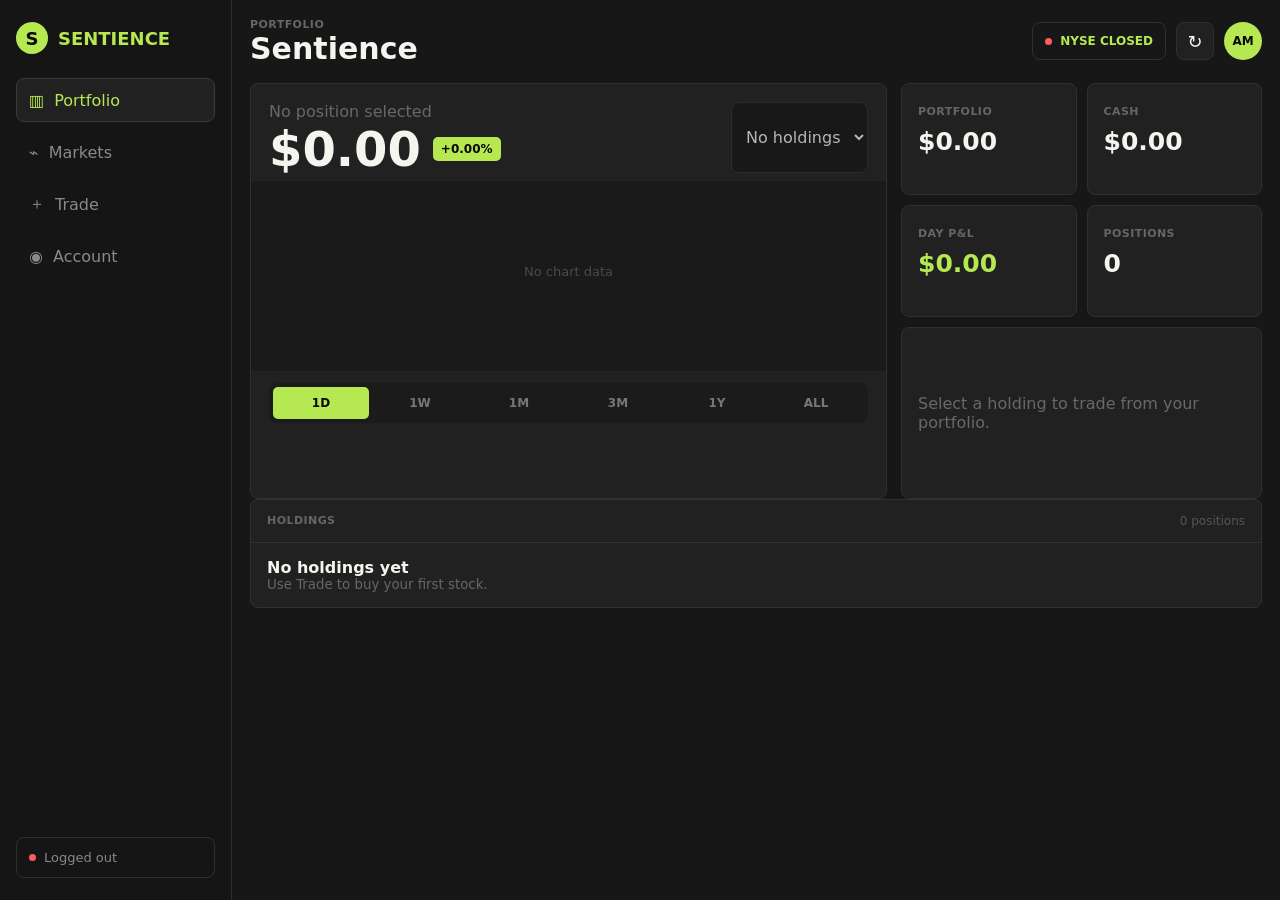
==== docs/index.html @ 32765dea "Fix linked account form layout" ====
<!doctype html>
<html lang="en">
  <head>
    <meta charset="utf-8" />
    <meta name="viewport" content="width=device-width, initial-scale=1" />
    <title>Sentience Brokerage</title>
    <link rel="stylesheet" href="./styles.css" />
  </head>
  <body>
    <main class="app-shell">
      <aside class="rail" aria-label="Primary">
        <div class="brand">
          <span class="brand-mark">S</span>
          <span>SENTIENCE</span>
        </div>
        <nav class="nav-tabs" id="navTabs">
          <button class="nav-tab active" data-view="portfolio" title="Portfolio">▥ <span>Portfolio</span></button>
          <button class="nav-tab" data-view="markets" title="Markets">⌁ <span>Markets</span></button>
          <button class="nav-tab" data-view="trade" title="Trade">＋ <span>Trade</span></button>
          <button class="nav-tab" data-view="account" title="Account">◉ <span>Account</span></button>
        </nav>
        <div class="session-pill" id="sessionPill">
          <span class="dot off"></span>
          <span>Logged out</span>
        </div>
      </aside>

      <section class="workspace">
        <header class="topbar">
          <div>
            <p class="eyebrow" id="viewEyebrow">PORTFOLIO</p>
            <h1 id="viewTitle">Sentience</h1>
          </div>
          <div class="topbar-actions">
            <div class="market-state" id="marketState"><span class="dot"></span><span>NYSE</span></div>
            <button class="icon-button" id="refreshButton" title="Refresh">↻</button>
            <button class="avatar" id="authButton" title="Account">AM</button>
          </div>
        </header>

        <section class="view active" id="portfolioView">
          <div class="portfolio-grid">
            <section class="feature-panel">
              <div class="feature-head">
                <div>
                  <p class="muted" id="featuredName">No position selected</p>
                  <div class="quote-line">
                    <strong id="featuredPrice">$0.00</strong>
                    <span class="change-badge up" id="featuredChange">+0.00%</span>
                  </div>
                </div>
                <select id="featuredSelect" class="select"></select>
              </div>
              <canvas id="chartCanvas" height="190" aria-label="Price chart"></canvas>
              <div class="periods" id="periodButtons">
                <button class="active" data-period="1D">1D</button>
                <button data-period="1W">1W</button>
                <button data-period="1M">1M</button>
                <button data-period="3M">3M</button>
                <button data-period="1Y">1Y</button>
                <button data-period="ALL">ALL</button>
              </div>
            </section>

            <aside class="portfolio-side">
              <section class="metrics">
                <article class="metric"><span>PORTFOLIO</span><strong id="portfolioValue">$0.00</strong></article>
                <article class="metric"><span>CASH</span><strong id="cashBalance">$0.00</strong></article>
                <article class="metric"><span>DAY P&amp;L</span><strong id="dayPnl">$0.00</strong></article>
                <article class="metric"><span>POSITIONS</span><strong id="positionCount">0</strong></article>
              </section>
              <section class="portfolio-action-panel" id="portfolioActionPanel">
                <p class="muted">Select a holding to trade from your portfolio.</p>
              </section>
            </aside>
          </div>

          <section class="table-panel">
            <div class="section-head">
              <p>HOLDINGS</p>
              <span id="holdingsMeta">0 positions</span>
            </div>
            <div class="rows" id="holdingsRows"></div>
          </section>
        </section>

        <section class="view" id="marketsView">
          <div class="market-layout">
            <section class="table-panel">
              <div class="section-head">
                <p>INDICES</p>
                <button class="ghost-button" id="refreshMarkets">Refresh</button>
              </div>
              <div class="rows" id="indexRows"></div>
            </section>
            <section class="table-panel">
              <div class="section-head">
                <p>WATCHLIST</p>
                <form class="inline-form" id="watchlistForm">
                  <input id="watchlistInput" placeholder="Ticker" />
                  <button type="submit">＋</button>
                </form>
              </div>
              <div class="rows" id="watchlistRows"></div>
            </section>
          </div>
        </section>

        <section class="view" id="tradeView">
          <div class="trade-layout">
            <section class="trade-panel">
              <form class="search-strip" id="tradeSearch">
                <span>⌕</span>
                <input id="tradeSymbol" placeholder="Enter ticker, e.g. AAPL" autocomplete="off" />
                <button type="submit">GO</button>
              </form>
              <div class="trade-card" id="tradeCard">
                <p class="muted">Search a ticker to view price and trade.</p>
              </div>
            </section>
            <aside class="trade-side">
              <section class="trade-side-card">
                <div class="section-head compact"><p>BUYING POWER</p></div>
                <strong id="tradeCash">$0.00</strong>
                <small id="tradePositionMeta">No active positions</small>
              </section>
              <section class="trade-side-card">
                <div class="section-head compact"><p>YOUR POSITIONS</p></div>
                <div class="mini-rows" id="tradeHoldingRows"></div>
              </section>
              <section class="trade-side-card">
                <div class="section-head compact"><p>RECENT ACTIVITY</p></div>
                <div class="mini-rows" id="tradeActivityRows"></div>
              </section>
            </aside>
          </div>
        </section>

        <section class="view" id="accountView">
          <div class="account-grid">
            <section class="account-summary">
              <div class="big-avatar" id="accountAvatar">AM</div>
              <h2 id="accountEmail">Not signed in</h2>
              <p id="accountStatus">Connect to the backend to manage your brokerage account.</p>
              <button class="primary-button" id="accountAuthButton">Log in / Sign up</button>
            </section>
            <section class="table-panel">
              <div class="section-head">
                <p>LINKED ACCOUNTS</p>
                <button class="ghost-button" id="bankToggle">Add</button>
              </div>
              <form class="bank-form hidden" id="bankForm">
                <input id="routingInput" placeholder="Routing number" />
                <input id="accountInput" placeholder="Account number" />
                <button type="submit">Link bank</button>
              </form>
              <div class="rows" id="bankRows"></div>
            </section>
          </div>

          <div class="money-actions">
            <form id="depositForm">
              <label>Deposit</label>
              <input id="depositAmount" type="number" min="0" step="0.01" placeholder="Amount" />
              <button type="submit">Deposit</button>
            </form>
            <form id="withdrawForm">
              <label>Withdraw</label>
              <input id="withdrawAmount" type="number" min="0" step="0.01" placeholder="Amount" />
              <button type="submit">Withdraw</button>
            </form>
          </div>

          <section class="table-panel">
            <div class="section-head"><p>TRANSACTIONS</p><span id="txnMeta">0</span></div>
            <div class="rows" id="transactionRows"></div>
          </section>
        </section>
      </section>
    </main>

    <dialog class="auth-dialog" id="authDialog">
      <form method="dialog" class="dialog-close"><button title="Close">×</button></form>
      <form class="auth-form" id="authForm">
        <div>
          <p class="eyebrow">BACKEND SESSION</p>
          <h2 id="authHeading">Log in</h2>
        </div>
        <input id="emailInput" type="email" placeholder="Email" required />
        <input id="passwordInput" type="password" placeholder="Password" required />
        <button class="primary-button" type="submit" id="authSubmit">Log in</button>
        <button class="text-button" type="button" id="modeToggle">Need an account? Sign up</button>
        <button class="danger-button hidden" type="button" id="logoutButton">Sign out</button>
      </form>
    </dialog>

    <div class="toast" id="toast"></div>
    <script src="./app.js"></script>
  </body>
</html>
---- docs/styles.css ----
:root {
  color-scheme: dark;
  --bg: #171717;
  --panel: #212121;
  --panel-2: #1b1b1b;
  --line: #303030;
  --muted: #686868;
  --text: #f5f5f0;
  --vault: #b6e852;
  --danger: #ff5d5d;
  --blue: #72a8ff;
  --amber: #e8b852;
  font-family: Inter, ui-sans-serif, system-ui, -apple-system, BlinkMacSystemFont, "Segoe UI", sans-serif;
}

* { box-sizing: border-box; }

body {
  margin: 0;
  min-height: 100vh;
  background: var(--bg);
  color: var(--text);
}

button, input, select {
  font: inherit;
}

button {
  cursor: pointer;
}

.app-shell {
  display: grid;
  grid-template-columns: 232px minmax(0, 1fr);
  min-height: 100vh;
}

.rail {
  position: sticky;
  top: 0;
  height: 100vh;
  display: flex;
  flex-direction: column;
  gap: 24px;
  padding: 22px 16px;
  border-right: 1px solid var(--line);
  background: #151515;
}

.brand, .nav-tab, .session-pill, .market-state, .topbar-actions, .quote-line,
.section-head, .inline-form, .search-strip, .trade-actions, .money-actions, .quick-trade-actions {
  display: flex;
  align-items: center;
}

.brand {
  gap: 10px;
  font-size: 18px;
  font-weight: 900;
  color: var(--vault);
}

.brand-mark, .avatar, .big-avatar {
  display: grid;
  place-items: center;
  border-radius: 999px;
  background: var(--vault);
  color: #080808;
  font-weight: 900;
}

.brand-mark {
  width: 32px;
  height: 32px;
}

.nav-tabs {
  display: grid;
  gap: 8px;
}

.nav-tab {
  gap: 10px;
  min-height: 44px;
  padding: 0 12px;
  border: 1px solid transparent;
  border-radius: 8px;
  background: transparent;
  color: #8a8a8a;
  text-align: left;
}

.nav-tab.active {
  border-color: #3b3b3b;
  background: var(--panel);
  color: var(--vault);
}

.session-pill {
  margin-top: auto;
  gap: 8px;
  padding: 12px;
  border: 1px solid var(--line);
  border-radius: 8px;
  color: #888;
  font-size: 13px;
}

.dot {
  width: 7px;
  height: 7px;
  border-radius: 99px;
  background: var(--vault);
}

.dot.off {
  background: var(--danger);
}

.workspace {
  min-width: 0;
  padding: 18px;
}

.topbar {
  display: flex;
  justify-content: space-between;
  align-items: center;
  gap: 18px;
  margin-bottom: 18px;
}

.eyebrow, .section-head p, .metric span, label {
  margin: 0;
  color: #666;
  font-size: 11px;
  font-weight: 800;
  letter-spacing: .04em;
}

h1, h2 {
  margin: 2px 0 0;
}

h1 {
  font-size: 30px;
  line-height: 1.05;
}

.topbar-actions {
  gap: 10px;
}

.market-state {
  gap: 8px;
  min-height: 38px;
  padding: 0 12px;
  border: 1px solid var(--line);
  border-radius: 8px;
  color: var(--vault);
  font-size: 12px;
  font-weight: 700;
}

.icon-button, .avatar {
  width: 38px;
  height: 38px;
  border: 0;
}

.icon-button {
  border: 1px solid var(--line);
  border-radius: 8px;
  background: var(--panel);
  color: var(--text);
  font-size: 18px;
}

.avatar {
  font-size: 12px;
}

.view {
  display: none;
}

.view.active {
  display: block;
}

.portfolio-grid, .market-layout, .account-grid {
  display: grid;
  grid-template-columns: minmax(0, 1.5fr) minmax(280px, .85fr);
  gap: 14px;
}

.feature-panel, .metric, .table-panel, .trade-card, .account-summary, .money-actions form,
.portfolio-action-panel, .trade-side-card {
  border: 1px solid var(--line);
  border-radius: 8px;
  background: var(--panel);
}

.feature-panel {
  overflow: hidden;
}

.feature-head {
  display: flex;
  justify-content: space-between;
  gap: 14px;
  padding: 18px 18px 8px;
}

.muted {
  margin: 0;
  color: var(--muted);
}

.quote-line {
  gap: 12px;
  margin-top: 4px;
}

.quote-line strong {
  font-size: clamp(30px, 5vw, 48px);
  line-height: 1;
}

.change-badge {
  padding: 5px 8px;
  border-radius: 5px;
  color: #080808;
  font-size: 12px;
  font-weight: 900;
}

.change-badge.up { background: var(--vault); }
.change-badge.down { background: var(--danger); }

.select, input {
  min-height: 38px;
  border: 1px solid var(--line);
  border-radius: 8px;
  background: #151515;
  color: var(--text);
  padding: 0 10px;
}

canvas {
  display: block;
  width: 100%;
  height: 190px;
  background: #1a1a1a;
}

.periods {
  display: grid;
  grid-template-columns: repeat(6, 1fr);
  gap: 3px;
  margin: 12px 18px 18px;
  padding: 4px;
  border-radius: 8px;
  background: #1b1b1b;
}

.periods button {
  min-height: 32px;
  border: 0;
  border-radius: 5px;
  background: transparent;
  color: #777;
  font-size: 12px;
  font-weight: 700;
}

.periods button.active {
  background: var(--vault);
  color: #080808;
}

.portfolio-side {
  display: grid;
  gap: 10px;
  align-content: start;
}

.metrics {
  display: grid;
  grid-template-columns: repeat(2, minmax(0, 1fr));
  gap: 10px;
}

.metric {
  min-height: 112px;
  padding: 16px;
}

.metric strong {
  display: block;
  margin-top: 8px;
  font-size: 25px;
}

.table-panel {
  margin-top: 14px;
  overflow: hidden;
}

.portfolio-grid + .table-panel,
.market-layout .table-panel,
.account-grid .table-panel {
  margin-top: 0;
}

.section-head {
  justify-content: space-between;
  gap: 12px;
  padding: 14px 16px;
  border-bottom: 1px solid var(--line);
}

.section-head.compact {
  padding: 12px 14px;
}

.section-head span {
  color: #555;
  font-size: 12px;
}

.rows {
  min-height: 62px;
}

.row {
  display: grid;
  grid-template-columns: minmax(90px, 1fr) minmax(100px, auto) minmax(84px, auto);
  gap: 12px;
  align-items: center;
  min-height: 64px;
  padding: 12px 16px;
  width: 100%;
  border: 0;
  border-bottom: 1px solid #2b2b2b;
  background: transparent;
  color: inherit;
  text-align: left;
}

.row:last-child {
  border-bottom: 0;
}

.row strong {
  display: block;
}

.row small {
  display: block;
  color: #666;
}

.right {
  text-align: right;
}

.positive { color: var(--vault); }
.negative { color: var(--danger); }

.portfolio-action-panel {
  display: grid;
  gap: 14px;
  min-height: 172px;
  padding: 16px;
}

.portfolio-action-panel h3 {
  margin: 0;
  font-size: 22px;
}

.portfolio-action-panel .muted {
  align-self: center;
}

.panel-kicker {
  margin: 0 0 2px;
  color: #666;
  font-size: 11px;
  font-weight: 800;
  letter-spacing: .04em;
}

.quick-stats {
  display: grid;
  grid-template-columns: repeat(3, minmax(0, 1fr));
  gap: 8px;
}

.quick-stats div {
  min-height: 58px;
  padding: 10px;
  border: 1px solid var(--line);
  border-radius: 8px;
  background: var(--panel-2);
}

.quick-stats small, .trade-side-card small {
  display: block;
  color: #666;
}

.quick-stats strong {
  display: block;
  margin-top: 4px;
}

.quick-trade-form {
  display: grid;
  gap: 10px;
}

.quick-trade-actions {
  gap: 8px;
}

.quick-trade-actions input {
  min-width: 0;
  flex: 1;
}

.ghost-button, .inline-form button, .search-strip button, .money-actions button,
.bank-form button, .primary-button, .danger-button {
  min-height: 38px;
  border: 0;
  border-radius: 8px;
  padding: 0 13px;
  font-weight: 900;
}

.ghost-button {
  border: 1px solid #454545;
  background: transparent;
  color: var(--vault);
}

.inline-form {
  gap: 6px;
}

.inline-form input {
  width: 92px;
  text-transform: uppercase;
}

.inline-form button, .search-strip button, .primary-button, .bank-form button {
  background: var(--vault);
  color: #080808;
}

.trade-layout {
  display: grid;
  grid-template-columns: minmax(0, 1.35fr) minmax(280px, .75fr);
  gap: 14px;
  align-items: start;
}

.trade-panel {
  min-width: 0;
}

.search-strip {
  gap: 10px;
  padding: 12px;
  border-radius: 8px;
  background: var(--panel);
  border: 1px solid var(--line);
}

.search-strip input {
  flex: 1;
  text-transform: uppercase;
}

.trade-card {
  min-height: 280px;
  margin-top: 14px;
  padding: 18px;
}

.trade-quote {
  display: grid;
  gap: 16px;
}

.trade-quote strong {
  font-size: 44px;
}

.trade-actions {
  gap: 10px;
  flex-wrap: wrap;
}

.trade-actions input {
  width: 110px;
}

.trade-side {
  display: grid;
  gap: 14px;
}

.trade-side-card {
  overflow: hidden;
}

.trade-side-card > strong {
  display: block;
  padding: 14px 14px 4px;
  font-size: 30px;
}

.trade-side-card > small {
  padding: 0 14px 14px;
}

.mini-rows {
  min-height: 58px;
}

.mini-row {
  display: grid;
  grid-template-columns: minmax(0, 1fr) auto;
  gap: 10px;
  align-items: center;
  width: 100%;
  min-height: 54px;
  padding: 10px 14px;
  border: 0;
  border-bottom: 1px solid #2b2b2b;
  background: transparent;
  color: inherit;
  text-align: left;
}

.mini-row:last-child {
  border-bottom: 0;
}

.mini-row strong, .mini-row small {
  display: block;
}

.mini-row small {
  color: #666;
}

.sell-button {
  background: transparent;
  color: var(--danger);
  border: 1px solid rgba(255, 93, 93, .55);
  min-height: 38px;
  border-radius: 8px;
  padding: 0 13px;
  font-weight: 900;
}

.account-summary {
  display: grid;
  align-content: center;
  justify-items: center;
  gap: 10px;
  min-height: 286px;
  padding: 24px;
  text-align: center;
}

.big-avatar {
  width: 70px;
  height: 70px;
  font-size: 22px;
}

.account-summary p {
  max-width: 360px;
  color: var(--muted);
}

.money-actions {
  gap: 14px;
  align-items: stretch;
  margin: 14px 0;
}

.money-actions form {
  flex: 1;
  display: grid;
  grid-template-columns: 1fr 1.4fr auto;
  align-items: center;
  gap: 10px;
  padding: 14px;
}

.money-actions button {
  background: transparent;
  color: var(--vault);
  border: 1px solid #454545;
}

.bank-form {
  display: grid;
  grid-template-columns: 1fr;
  gap: 10px;
  padding: 14px 16px;
  border-bottom: 1px solid var(--line);
}

.bank-form button {
  width: 100%;
}

.bank-row {
  grid-template-columns: minmax(0, 1fr) auto;
}

.bank-row strong {
  color: var(--text);
}

.bank-pill {
  display: inline-flex;
  align-items: center;
  min-height: 28px;
  padding: 0 10px;
  border: 1px solid rgba(182, 232, 82, .45);
  border-radius: 999px;
  color: var(--vault);
  font-size: 12px;
  font-weight: 900;
}

.linked-account-list {
  display: grid;
  gap: 8px;
}

.auth-dialog {
  width: min(420px, calc(100vw - 32px));
  border: 1px solid var(--line);
  border-radius: 8px;
  background: var(--panel);
  color: var(--text);
}

.auth-dialog::backdrop {
  background: rgba(0, 0, 0, .72);
}

.dialog-close {
  display: flex;
  justify-content: flex-end;
}

.dialog-close button {
  border: 0;
  background: transparent;
  color: #777;
  font-size: 24px;
}

.auth-form {
  display: grid;
  gap: 12px;
  padding: 0 12px 12px;
}

.text-button {
  border: 0;
  background: transparent;
  color: #888;
}

.danger-button {
  background: transparent;
  color: var(--danger);
  border: 1px solid rgba(255, 93, 93, .55);
}

.toast {
  position: fixed;
  right: 18px;
  bottom: 18px;
  max-width: min(420px, calc(100vw - 36px));
  transform: translateY(18px);
  opacity: 0;
  pointer-events: none;
  padding: 12px 14px;
  border: 1px solid var(--line);
  border-radius: 8px;
  background: #101010;
  color: var(--text);
  transition: opacity .18s ease, transform .18s ease;
}

.toast.show {
  opacity: 1;
  transform: translateY(0);
}

.hidden {
  display: none !important;
}

@media (max-width: 900px) {
  .app-shell {
    grid-template-columns: 1fr;
    padding-bottom: 68px;
  }

  .rail {
    position: fixed;
    inset: auto 0 0 0;
    z-index: 10;
    height: 68px;
    padding: 8px;
    border-top: 1px solid var(--line);
    border-right: 0;
  }

  .brand, .session-pill {
    display: none;
  }

  .nav-tabs {
    grid-template-columns: repeat(4, 1fr);
    gap: 6px;
  }

  .nav-tab {
    justify-content: center;
    min-height: 52px;
    padding: 0 6px;
    font-size: 18px;
  }

  .nav-tab span {
    display: none;
  }

  .workspace {
    padding: 14px;
  }

  .portfolio-grid, .market-layout, .account-grid, .trade-layout {
    grid-template-columns: 1fr;
  }

  .metrics {
    grid-template-columns: repeat(2, 1fr);
  }

  .money-actions {
    display: grid;
  }

  .money-actions form, .bank-form {
    grid-template-columns: 1fr;
  }
}

@media (max-width: 540px) {
  .topbar {
    align-items: flex-start;
  }

  .market-state {
    display: none;
  }

  .feature-head {
    display: grid;
  }

  .metrics {
    grid-template-columns: 1fr;
  }

  .row {
    grid-template-columns: 1fr auto;
  }

  .row .hide-mobile {
    display: none;
  }
}
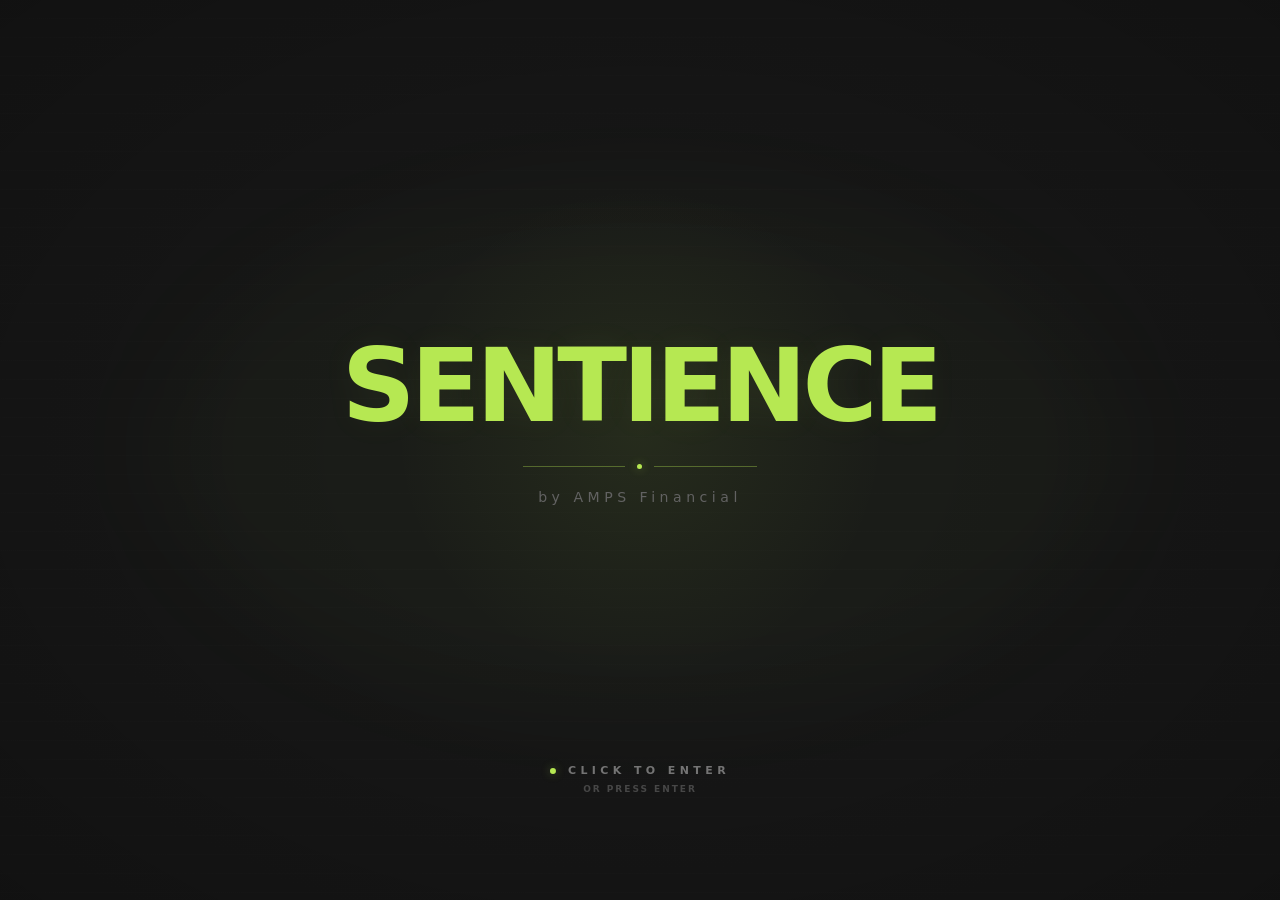
==== commit 565bac50: "Add web welcome screen" ====
--- a/docs/index.html
+++ b/docs/index.html
@@ -7,7 +7,25 @@
     <link rel="stylesheet" href="./styles.css" />
   </head>
   <body>
-    <main class="app-shell">
+    <section class="welcome-screen" id="welcomeScreen" aria-labelledby="welcomeTitle">
+      <div class="welcome-glow" aria-hidden="true"></div>
+      <div class="welcome-brand">
+        <h1 id="welcomeTitle">SENTIENCE</h1>
+        <div class="welcome-rule" aria-hidden="true">
+          <span></span>
+          <i></i>
+          <span></span>
+        </div>
+        <p>by AMPS Financial</p>
+      </div>
+      <button class="welcome-enter" id="enterApp" type="button">
+        <span class="welcome-enter-dot" aria-hidden="true"></span>
+        <span>Click to Enter</span>
+        <small>or press Enter</small>
+      </button>
+    </section>
+
+    <main class="app-shell is-hidden" id="appShell" aria-hidden="true" inert>
       <aside class="rail" aria-label="Primary">
         <div class="brand">
           <span class="brand-mark">S</span>
--- a/docs/styles.css
+++ b/docs/styles.css
@@ -22,6 +22,166 @@
   color: var(--text);
 }
 
+.welcome-screen {
+  position: fixed;
+  inset: 0;
+  z-index: 1000;
+  display: grid;
+  place-items: center;
+  min-height: 100dvh;
+  overflow: hidden;
+  background:
+    radial-gradient(circle at 50% 48%, rgba(182, 232, 82, .075), transparent 31%),
+    #171717;
+  transition: opacity .65s ease, visibility .65s ease;
+}
+
+.welcome-screen::before {
+  content: "";
+  position: absolute;
+  inset: 0;
+  background: repeating-linear-gradient(
+    to bottom,
+    transparent 0,
+    transparent 18px,
+    rgba(255, 255, 255, .018) 19px
+  );
+  opacity: .7;
+  pointer-events: none;
+}
+
+.welcome-screen::after {
+  content: "";
+  position: absolute;
+  inset: 0;
+  background: radial-gradient(ellipse at center, transparent 30%, rgba(0, 0, 0, .25) 100%);
+  pointer-events: none;
+}
+
+.welcome-screen.is-leaving {
+  visibility: hidden;
+  opacity: 0;
+}
+
+.welcome-glow {
+  position: absolute;
+  top: 50%;
+  left: 50%;
+  width: min(76vw, 1080px);
+  height: min(46vw, 520px);
+  border-radius: 50%;
+  background: rgba(182, 232, 82, .025);
+  filter: blur(48px);
+  transform: translate(-50%, -50%);
+}
+
+.welcome-brand {
+  position: relative;
+  z-index: 1;
+  display: grid;
+  justify-items: center;
+  transform: translateY(-3vh);
+  animation: welcome-rise .8s ease-out both;
+}
+
+.welcome-brand h1 {
+  margin: 0;
+  color: var(--vault);
+  font-size: clamp(58px, 8vw, 112px);
+  font-weight: 900;
+  letter-spacing: -.045em;
+  line-height: .88;
+  text-shadow: 0 0 34px rgba(182, 232, 82, .06);
+}
+
+.welcome-rule {
+  display: grid;
+  grid-template-columns: minmax(52px, 8vw) 5px minmax(52px, 8vw);
+  align-items: center;
+  gap: 12px;
+  margin-top: 32px;
+}
+
+.welcome-rule span {
+  height: 1px;
+  background: rgba(182, 232, 82, .35);
+}
+
+.welcome-rule i {
+  width: 5px;
+  height: 5px;
+  border-radius: 50%;
+  background: var(--vault);
+  box-shadow: 0 0 10px rgba(182, 232, 82, .45);
+}
+
+.welcome-brand p {
+  margin: 20px 0 0;
+  color: #626262;
+  font-size: clamp(12px, 1.1vw, 15px);
+  letter-spacing: .32em;
+}
+
+.welcome-enter {
+  position: absolute;
+  z-index: 2;
+  bottom: clamp(52px, 10vh, 110px);
+  left: 50%;
+  display: grid;
+  grid-template-columns: 6px auto;
+  align-items: center;
+  gap: 12px;
+  padding: 16px 22px;
+  border: 0;
+  background: transparent;
+  color: #747474;
+  font-size: 11px;
+  font-weight: 700;
+  letter-spacing: .4em;
+  text-transform: uppercase;
+  transform: translateX(-50%);
+  transition: color .2s ease;
+}
+
+.welcome-enter:hover,
+.welcome-enter:focus-visible {
+  color: #a4a4a4;
+}
+
+.welcome-enter:focus-visible {
+  border-radius: 8px;
+  outline: 1px solid rgba(182, 232, 82, .45);
+  outline-offset: 4px;
+}
+
+.welcome-enter-dot {
+  width: 6px;
+  height: 6px;
+  border-radius: 50%;
+  background: var(--vault);
+  box-shadow: 0 0 10px rgba(182, 232, 82, .35);
+  animation: welcome-pulse 1.25s ease-in-out infinite alternate;
+}
+
+.welcome-enter small {
+  grid-column: 1 / -1;
+  margin-top: -5px;
+  color: #474747;
+  font-size: 9px;
+  font-weight: 600;
+  letter-spacing: .22em;
+}
+
+@keyframes welcome-rise {
+  from { opacity: 0; transform: translateY(calc(-3vh + 22px)); }
+  to { opacity: 1; transform: translateY(-3vh); }
+}
+
+@keyframes welcome-pulse {
+  from { opacity: 1; transform: scale(1); }
+  to { opacity: .28; transform: scale(1.55); }
+}
+
 button, input, select {
   font: inherit;
 }
@@ -34,6 +194,13 @@
   display: grid;
   grid-template-columns: 232px minmax(0, 1fr);
   min-height: 100vh;
+  opacity: 1;
+  transition: opacity .55s ease .15s;
+}
+
+.app-shell.is-hidden {
+  visibility: hidden;
+  opacity: 0;
 }
 
 .rail {
@@ -772,6 +939,23 @@
 }
 
 @media (max-width: 540px) {
+  .welcome-brand h1 {
+    font-size: clamp(44px, 14vw, 72px);
+  }
+
+  .welcome-brand p {
+    font-size: 11px;
+  }
+
+  .welcome-rule {
+    margin-top: 24px;
+  }
+
+  .welcome-enter {
+    bottom: 7vh;
+    white-space: nowrap;
+  }
+
   .topbar {
     align-items: flex-start;
   }
@@ -796,3 +980,15 @@
     display: none;
   }
 }
+
+@media (prefers-reduced-motion: reduce) {
+  .welcome-brand,
+  .welcome-enter-dot {
+    animation: none;
+  }
+
+  .welcome-screen,
+  .app-shell {
+    transition: none;
+  }
+}
